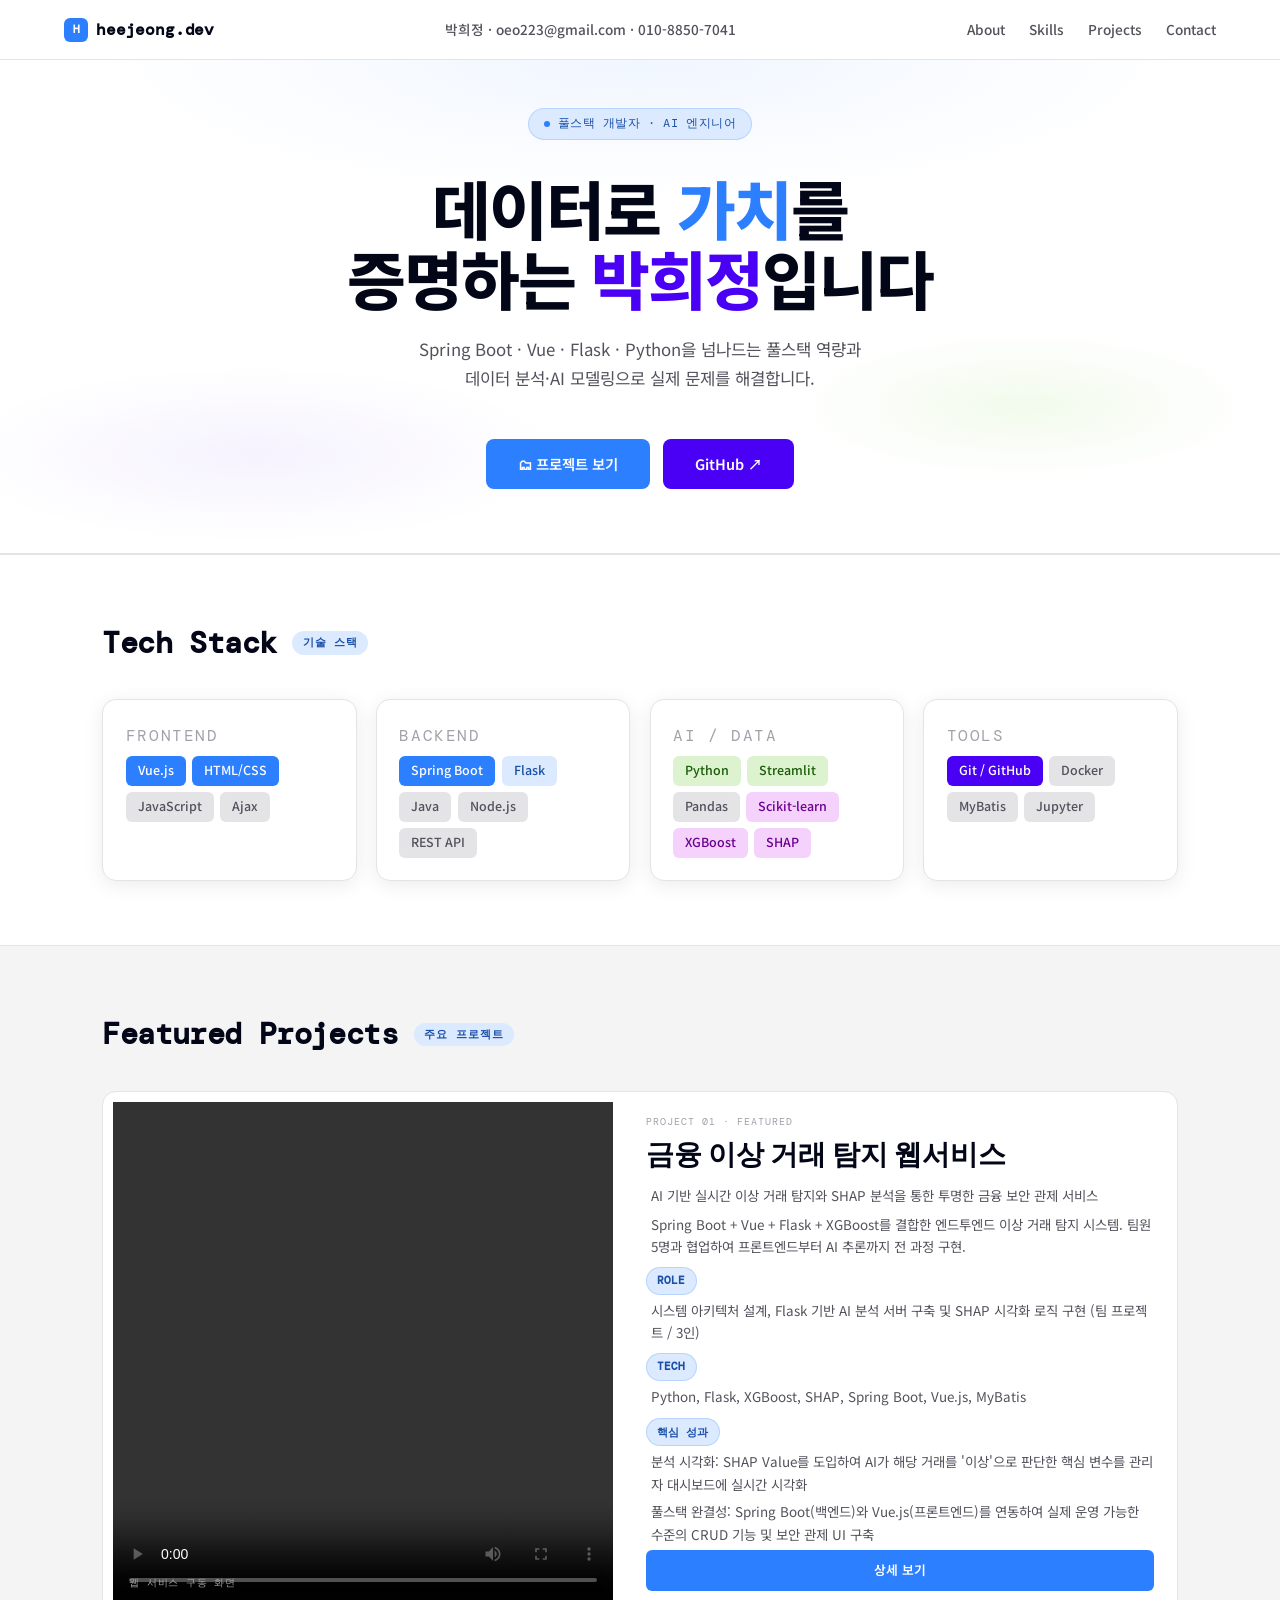
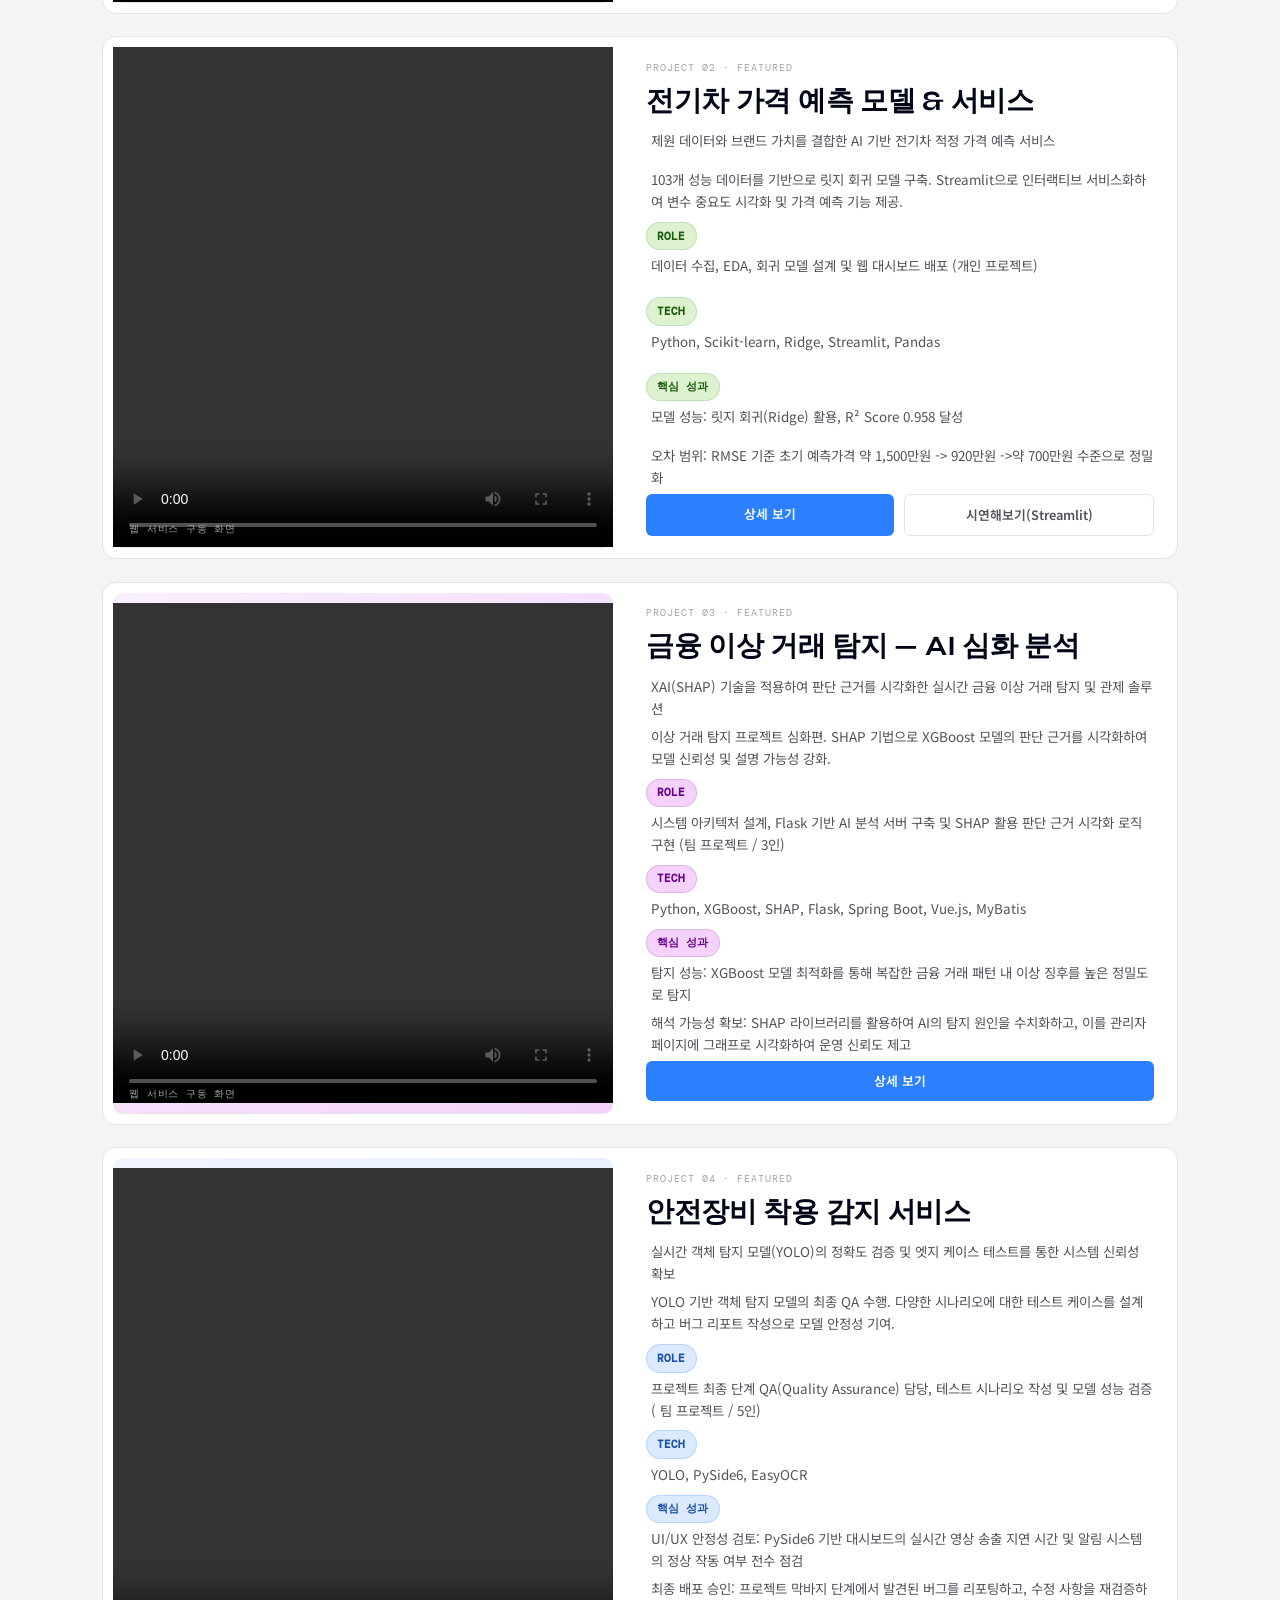
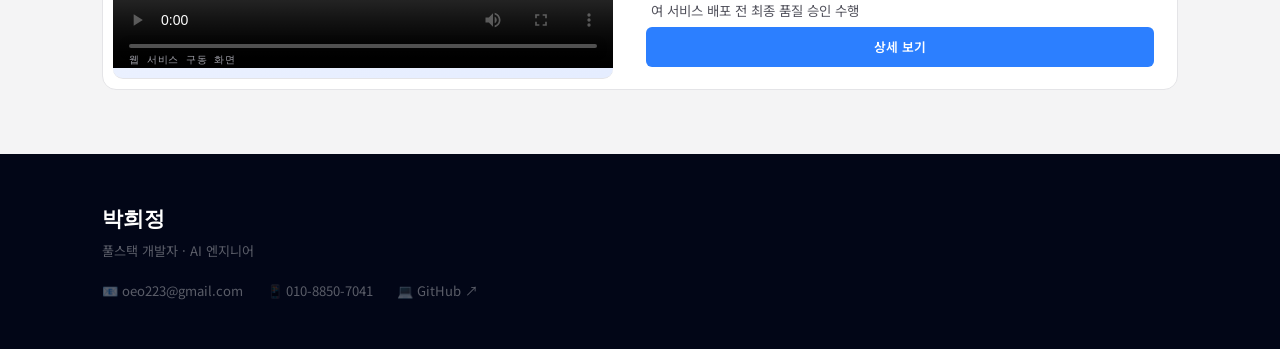
==== index.html @ f2e3fb42 "Rename portfolio.html to index.html" ====
<!DOCTYPE html>
<html lang="ko">
<head>
    <meta charset="UTF-8"/>
    <meta name="viewport" content="width=device-width, initial-scale=1.0"/>
    <title>박희정 | 풀스택 개발자</title>
    <link href="https://fonts.googleapis.com/css2?family=Noto+Sans+KR:wght@300;400;500;700&family=DM+Mono:wght@400;500&family=Syne:wght@600;700;800&display=swap" rel="stylesheet"/>
    <link href="style.css" rel="stylesheet"/>
    <style>

    </style>
</head>
<body>

<nav>
    <div class="nav-logo">
        <div class="nav-logo-badge">H</div>
        heejeong.dev
    </div>
    <div class="nav-info">박희정 · oeo223@gmail.com · 010-8850-7041</div>
    <div class="nav-links">
        <a href="#about">About</a>
        <a href="#tech">Skills</a>
        <a href="#projects">Projects</a>
        <a href="#contact">Contact</a>
    </div>
    <!--<a href="#" class="nav-cta">이력서 다운로드</a>-->
</nav>

<!-- HERO -->
<section class="hero" id="about">
    <div class="hero-inner">
        <div class="hero-badge">풀스택 개발자 · AI 엔지니어</div>
        <h1>데이터로 <span class="blue">가치</span>를<br>증명하는 <span class="purple">박희정</span>입니다</h1>
        <p class="hero-sub">Spring Boot · Vue · Flask · Python을 넘나드는 풀스택 역량과 <br>데이터 분석·AI 모델링으로 실제 문제를 해결합니다.</p>
        <div class="hero-cta">
            <a href="#projects" class="btn-brand">🗂 프로젝트 보기</a>
            <a href="https://github.com/hee-03" target="_blank" class="btn-purple">GitHub ↗</a>
            <!--<a href="#" class="btn-brand">이력서 다운로드</a>-->
        </div>
    </div>
</section>

<!-- TECH -->
<section class="tech-section" id="tech">
    <div class="section-header">
        <h2 class="section-title">Tech Stack</h2>
        <span class="section-label-tag">기술 스택</span>
    </div>
    <div class="tech-groups">
        <div class="tech-group">
            <div class="tech-group-title">Frontend</div>
            <div class="tech-chips">
                <span class="tech-chip chip-brand">Vue.js</span>
                <span class="tech-chip chip-brand">HTML/CSS</span>
                <span class="tech-chip chip-default">JavaScript</span>
                <span class="tech-chip chip-default">Ajax</span>
            </div>
        </div>
        <div class="tech-group">
            <div class="tech-group-title">Backend</div>
            <div class="tech-chips">
                <span class="tech-chip chip-brand">Spring Boot</span>
                <span class="tech-chip chip-blue">Flask</span>
                <span class="tech-chip chip-default">Java</span>
                <span class="tech-chip chip-default">Node.js</span>
                <span class="tech-chip chip-default">REST API</span>
            </div>
        </div>
        <div class="tech-group">
            <div class="tech-group-title">AI / Data</div>
            <div class="tech-chips">
                <span class="tech-chip chip-green">Python</span>
                <span class="tech-chip chip-green">Streamlit</span>
                <span class="tech-chip chip-default">Pandas</span>
                <span class="tech-chip chip-pink">Scikit-learn</span>
                <span class="tech-chip chip-pink">XGBoost</span>
                <span class="tech-chip chip-pink">SHAP</span>
            </div>
        </div>
        <div class="tech-group">
            <div class="tech-group-title">Tools</div>
            <div class="tech-chips">
                <span class="tech-chip chip-purple">Git / GitHub</span>
                <span class="tech-chip chip-default">Docker</span>
                <span class="tech-chip chip-default">MyBatis</span>
                <span class="tech-chip chip-default">Jupyter</span>
            </div>
        </div>
    </div>
</section>

<!-- PROJECTS -->
<section id="projects">
    <div class="section-header">
        <h2 class="section-title">Featured Projects</h2>
        <span class="section-label-tag">주요 프로젝트</span>
    </div>
    <div class="projects-grid">

        <div class="project-card">
            <div class="card-thumb" style="background:linear-gradient(135deg,#EFF4FF 0%,#E0EBFF 100%)">
                <video width="500" height="500" controls>
                    <source src="fraud_detection_video.mp4" type="video/mp4">
                    브라우저가 video 태그를 지원하지 않습니다.
                </video>
                <span class="card-thumb-label">웹 서비스 구동 화면</span>
            </div>
            <div class="card-body">
                <div class="card-priority">PROJECT 01 · FEATURED</div>
                <div class="card-title">금융 이상 거래 탐지 웹서비스</div>
                <p class="card-desc">AI 기반 실시간 이상 거래 탐지와 SHAP 분석을 통한 투명한 금융 보안 관제 서비스</p>
                <p class="card-desc">Spring Boot + Vue + Flask + XGBoost를 결합한 엔드투엔드 이상 거래 탐지 시스템. 팀원 5명과 협업하여 프론트엔드부터 AI 추론까지 전 과정 구현.</p>
                <div class="badge-blue">ROLE</div><p class="card-desc">시스템 아키텍처 설계, Flask 기반 AI 분석 서버 구축 및 SHAP 시각화 로직 구현 (팀 프로젝트 / 3인)</p>
                <div class="badge-blue">TECH</div><p class="card-desc">Python, Flask, XGBoost, SHAP, Spring Boot, Vue.js, MyBatis</p>
                <div class="badge-blue">핵심 성과</div>
                <p class="card-desc">분석 시각화: SHAP Value를 도입하여 AI가 해당 거래를 '이상'으로 판단한 핵심 변수를 관리자 대시보드에 실시간 시각화</p>
                <p class="card-desc">풀스택 완결성: Spring Boot(백엔드)와 Vue.js(프론트엔드)를 연동하여 실제 운영 가능한 수준의 CRUD 기능 및 보안 관제 UI 구축</p>
                <div class="card-actions"><a href="https://hee-03.github.io/Fraud-Detection-Web-Service/" class="btn-card btn-card-brand">상세 보기</a></div>
            </div>
        </div>

        <div class="project-card">
            <div class="card-thumb" style="background:linear-gradient(135deg,#EDFAE5 0%,#DDF3CF 100%)">
                <video width="500" height="500" controls>
                    <source src="ev_price_pred_video.mp4" type="video/mp4">
                    브라우저가 video 태그를 지원하지 않습니다.
                </video>
                <span class="card-thumb-label">웹 서비스 구동 화면</span>
            </div>
            <div class="card-body">
                <div class="card-priority">PROJECT 02 · FEATURED</div>
                <div class="card-title">전기차 가격 예측 모델 & 서비스</div>
                <p class="card-desc">제원 데이터와 브랜드 가치를 결합한 AI 기반 전기차 적정 가격 예측 서비스</p>
                <p class="card-desc">103개 성능 데이터를 기반으로 릿지 회귀 모델 구축. Streamlit으로 인터랙티브 서비스화하여 변수 중요도 시각화 및 가격 예측 기능 제공.</p>
                <div class="badge-green">ROLE</div><p class="card-desc">데이터 수집, EDA, 회귀 모델 설계 및 웹 대시보드 배포 (개인 프로젝트)</p>
                <div class="badge-green">TECH</div><p class="card-desc">Python, Scikit-learn, Ridge, Streamlit, Pandas</p>
                <div class="badge-green">핵심 성과</div>
                <p class="card-desc">모델 성능: 릿지 회귀(Ridge) 활용, R² Score 0.958 달성</p>
                <p class="card-desc">오차 범위: RMSE 기준 초기 예측가격 약 1,500만원 -> 920만원 ->약 700만원 수준으로 정밀화</p>
                <div class="card-actions"><a href="https://github.com/hee-03/ml_project" class="btn-card btn-card-brand">상세 보기</a>
                    <a href="https://mlproject-ev-price-prediction.streamlit.app/" class="btn-card btn-card-ghost">시연해보기(Streamlit)</a>
                </div>
            </div>
        </div>

        <div class="project-card">
            <div class="card-thumb" style="background:linear-gradient(135deg,#F8EFFE 0%,#F4D2FB 100%)">
                <video width="500" height="500" controls>
                    <source src="fraud_detection_ai_video.mp4" type="video/mp4">
                    브라우저가 video 태그를 지원하지 않습니다.
                </video>
                <span class="card-thumb-label">웹 서비스 구동 화면</span>
            </div>
            <div class="card-body">
                <div class="card-priority">PROJECT 03 · FEATURED</div>
                <div class="card-title">금융 이상 거래 탐지 — AI 심화 분석</div>
                <p class="card-desc">XAI(SHAP) 기술을 적용하여 판단 근거를 시각화한 실시간 금융 이상 거래 탐지 및 관제 솔루션</p>
                <p class="card-desc">이상 거래 탐지 프로젝트 심화편. SHAP 기법으로 XGBoost 모델의 판단 근거를 시각화하여 모델 신뢰성 및 설명 가능성 강화.</p>
                <div class="badge-pink">ROLE</div><p class="card-desc">시스템 아키텍처 설계, Flask 기반 AI 분석 서버 구축 및 SHAP 활용 판단 근거 시각화 로직 구현 (팀 프로젝트 / 3인)</p>
                <div class="badge-pink">TECH</div><p class="card-desc">Python, XGBoost, SHAP, Flask, Spring Boot, Vue.js, MyBatis</p>
                <div class="badge-pink">핵심 성과</div>
                <p class="card-desc">탐지 성능: XGBoost 모델 최적화를 통해 복잡한 금융 거래 패턴 내 이상 징후를 높은 정밀도로 탐지</p>
                <p class="card-desc">해석 가능성 확보: SHAP 라이브러리를 활용하여 AI의 탐지 원인을 수치화하고, 이를 관리자 페이지에 그래프로 시각화하여 운영 신뢰도 제고</p>
                <div class="card-actions"><a href="https://hee-03.github.io/fraud_detection/" class="btn-card btn-card-brand">상세 보기</a></div>
            </div>
        </div>

        <div class="project-card">
            <div class="card-thumb" style="background:linear-gradient(135deg,#F0F4FF 0%,#E5EDFF 100%)">
                <video width="500" height="500" controls>
                    <source src="PPE_Video.mp4" type="video/mp4">
                    브라우저가 video 태그를 지원하지 않습니다.
                </video>
                <span class="card-thumb-label">웹 서비스 구동 화면</span>
            </div>
            <div class="card-body">
                <div class="card-priority">PROJECT 04 · FEATURED</div>
                <div class="card-title">안전장비 착용 감지 서비스</div>
                <p class="card-desc">실시간 객체 탐지 모델(YOLO)의 정확도 검증 및 엣지 케이스 테스트를 통한 시스템 신뢰성 확보</p>
                <p class="card-desc">YOLO 기반 객체 탐지 모델의 최종 QA 수행. 다양한 시나리오에 대한 테스트 케이스를 설계하고 버그 리포트 작성으로 모델 안정성 기여.</p>
                <div class="badge-blue">ROLE</div><p class="card-desc">프로젝트 최종 단계 QA(Quality Assurance) 담당, 테스트 시나리오 작성 및 모델 성능 검증 ( 팀 프로젝트 / 5인)</p>
                <div class="badge-blue">TECH</div><p class="card-desc">YOLO, PySide6, EasyOCR</p>
                <div class="badge-blue">핵심 성과</div>
                <p class="card-desc">UI/UX 안정성 검토: PySide6 기반 대시보드의 실시간 영상 송출 지연 시간 및 알림 시스템의 정상 작동 여부 전수 점검</p>
                <p class="card-desc">최종 배포 승인: 프로젝트 막바지 단계에서 발견된 버그를 리포팅하고, 수정 사항을 재검증하여 서비스 배포 전 최종 품질 승인 수행</p>
                <div class="card-actions"><a href="https://hee-03.github.io/ppe-guard-portfolio/" class="btn-card btn-card-brand">상세 보기</a></div>
            </div>
        </div>

    </div>
</section>

<!-- OTHER
<section class="other-section">
    <div class="section-header">
        <h2 class="section-title">Other Experiences</h2>
        <span class="section-label-tag">기타 경험</span>
    </div>
    <div class="other-list">
        <div class="other-item">
            <div class="other-icon">🦺</div>
            <div>
                <div class="other-title">PPEGuard — 안전장비 착용 감지 QA</div>
                <div class="other-desc">YOLO 기반 객체 탐지 모델의 최종 QA 수행. 다양한 시나리오에 대한 테스트 케이스를 설계하고 버그 리포트 작성으로 모델 안정성 기여.</div>
                <div class="other-chips"><span class="card-tag">#YOLO</span><span class="card-tag">#QA</span><span class="card-tag">#TestCase</span></div>
            </div>
        </div>
    </div>
</section> -->

<!-- FOOTER -->
<footer id="contact">
    <div>
        <div class="footer-name">박희정</div>
        <div class="footer-role">풀스택 개발자 · AI 엔지니어</div>
        <div class="footer-contacts">
            <span class="footer-contact">📧 <a href="oeo223@gmail.com">oeo223@gmail.com</a></span>
            <span class="footer-contact">📱 010-8850-7041</span>
            <span class="footer-contact">💻 <a href="https://github.com/hee-03" target="_blank">GitHub ↗</a></span>
        </div>
    </div>
    <!--
    <div class="footer-right">
        <div class="footer-highlights">
            <span class="fh fh-blue">Brand</span>
            <span class="fh fh-green">Green</span>
            <span class="fh fh-pink">Pink</span>
        </div>
        <div style="font-family:'DM Mono',monospace;font-size:0.65rem;color:rgba(255,255,255,0.18);letter-spacing:0.1em;">PORTFOLIO 2025</div>
        <div class="footer-copy">Brand System Design · Made with ✦</div>
    </div> -->
</footer>

</body>
</html>
---- style.css ----
:root {
    /* From image 2 brand system */
    --fg-primary:   #020617;
    --fg-secondary: #52525C;
    --bg-base:      #F4F4F5;
    --bg-elevated:  #FFFFFF;
    --border-strong:#E4E4E7;
    --border-subtle:#F4F4F5;
    --brand-strong: #F4F4F5;   /* white text on brand */
    --brand:        #2C7FFF;
    --brand-subtle: #DBEAFE;
    --hi-pink:      #F4D2FB;
    --hi-green:     #DDF3CF;
    --hi-purple:    #4900F4;

    /* Usage aliases */
    --bg:           #F4F4F5;
    --surface:      #FFFFFF;
    --surface-2:    #F0F0F4;
    --border:       #E4E4E7;
    --text-primary: #020617;
    --text-secondary:#52525C;
    --text-muted:   #A1A1AA;
    --accent:       #2C7FFF;
    --accent-hover: #1a6fef;
    --tag-green-bg: #DDF3CF;
    --tag-green-txt:#1a5c0a;
    --tag-pink-bg:  #F4D2FB;
    --tag-pink-txt: #6B0090;
    --tag-blue-bg:  #DBEAFE;
    --tag-blue-txt: #1a4fa8;
    --purple:       #4900F4;
    --shadow-sm:    0 1px 4px rgba(2,6,23,0.06);
    --shadow-md:    0 4px 20px rgba(2,6,23,0.08);
    --shadow-lg:    0 16px 48px rgba(2,6,23,0.10);
    --radius:       14px;
    --radius-sm:    8px;
    --radius-xs:    6px;
}
*, *::before, *::after { box-sizing:border-box; margin:0; padding:0; }
html { scroll-behavior:smooth; }
body { font-family:'Noto Sans KR',sans-serif; background:var(--bg); color:var(--text-primary); line-height:1.6; overflow-x:hidden; }
a { text-decoration:none; color:inherit; }
::-webkit-scrollbar { width:5px; }
::-webkit-scrollbar-track { background:var(--bg); }
::-webkit-scrollbar-thumb { background:var(--border); border-radius:3px; }

/* NAV — clean product-style */
nav {
    position:sticky; top:0; z-index:100;
    background:rgba(255,255,255,0.95); backdrop-filter:blur(12px);
    border-bottom:1px solid var(--border);
    padding:0 clamp(1.5rem,5vw,4rem); height:60px;
    display:flex; align-items:center; justify-content:space-between;
    animation:slideDown 0.5s ease;
}
@keyframes slideDown { from{opacity:0;transform:translateY(-16px);}to{opacity:1;transform:translateY(0);} }
.nav-logo {
    display:flex; align-items:center; gap:0.5rem;
    font-family:'DM Mono', monospace; font-weight:700; font-size:1rem;
    color:var(--text-primary); letter-spacing:-0.01em;
}
.nav-logo-badge {
    width:24px; height:24px;
    background:var(--accent); border-radius:6px;
    display:flex; align-items:center; justify-content:center;
    color:#fff; font-size:0.7rem; font-weight:800;
}
.nav-info { font-size:0.85rem; font-weight:500; color:var(--text-secondary); transition:color 0.15s; }
.nav-links { display:flex; gap:1.5rem; }
.nav-links a { font-size:0.85rem; font-weight:500; color:var(--text-secondary); transition:color 0.15s; }
.nav-links a:hover { color:var(--text-primary); }
.nav-cta {
    background:var(--accent); color:#fff;
    padding:0.45rem 1.1rem; border-radius:var(--radius-xs);
    font-size:0.82rem; font-weight:600;
    transition:background 0.15s;
}
.nav-cta:hover { background:var(--accent-hover); color:#fff; }

/* HERO — product landing style */
.hero {
    padding:clamp(2rem,11vw,3rem) clamp(1.5rem,8vw,8rem) clamp(2rem,9vw,4rem);
    text-align:center;
    position:relative; overflow:hidden;
    background:var(--surface);
    border-bottom:1px solid var(--border);
}
.hero::before {
    content:''; position:absolute; inset:0;
    background:
            radial-gradient(ellipse 60% 40% at 50% 0%, rgba(44,127,255,0.07) 0%, transparent 70%),
            radial-gradient(ellipse 40% 30% at 20% 80%, rgba(73,0,244,0.05) 0%, transparent 60%),
            radial-gradient(ellipse 30% 25% at 80% 70%, rgba(221,243,207,0.4) 0%, transparent 60%);
    pointer-events:none;
}
.hero-inner { position:relative; z-index:1; max-width:760px; margin:0 auto; }
.hero-badge {
    display:inline-flex; align-items:center; gap:0.5rem;
    background:var(--tag-blue-bg); color:var(--tag-blue-txt);
    border:1px solid rgba(44,127,255,0.2);
    font-family:'DM Mono',monospace; font-size:0.72rem; letter-spacing:0.05em;
    padding:0.35rem 0.9rem; border-radius:100px; margin-bottom:2rem;
    animation:fadeUp 0.7s ease 0.1s both;
}
.hero-badge::before { content:''; width:6px; height:6px; background:var(--accent); border-radius:50%; }
.hero h1 {
    font-family:'Noto Sans KR',sans-serif;
    font-size:clamp(2.4rem,5vw,4rem); font-weight:800; line-height:1.1;
    letter-spacing:-0.03em; color:var(--text-primary);
    margin-bottom:1.4rem;
    animation:fadeUp 0.7s ease 0.2s both;
}
.hero h1 .blue { color:var(--accent); }
.hero h1 .purple { color:var(--purple); }
.hero-sub {
    font-size:1.05rem; color:var(--text-secondary); max-width:540px; margin:0 auto 2.8rem;
    line-height:1.75; animation:fadeUp 0.7s ease 0.3s both;
}
.hero-cta { display:flex; gap:0.8rem; justify-content:center; flex-wrap:wrap; animation:fadeUp 0.7s ease 0.4s both; }
.btn-brand { background:var(--accent); color:#fff; padding:0.85rem 2rem; border-radius:var(--radius-sm); font-size:0.9rem; font-weight:600; transition:all 0.2s; display:flex; align-items:center; gap:0.5rem; }
.btn-brand:hover { background:var(--accent-hover); transform:translateY(-1px); box-shadow:0 6px 20px rgba(44,127,255,0.3); }
.btn-purple { background:var(--purple); color:#fff; padding:0.85rem 2rem; border-radius:var(--radius-sm); font-size:0.9rem; font-weight:600; transition:all 0.2s; }
.btn-purple:hover { opacity:0.9; transform:translateY(-1px); }
.btn-outline { background:transparent; color:var(--text-secondary); padding:0.85rem 1.8rem; border-radius:var(--radius-sm); font-size:0.9rem; font-weight:500; border:1.5px solid var(--border); transition:all 0.2s; }
.btn-outline:hover { border-color:var(--accent); color:var(--accent); }

/* SECTIONS */
section { padding:clamp(3rem,7vw,4rem) clamp(1.5rem,8vw,8rem); }
.section-header { display:flex; align-items:center; gap:1rem; margin-bottom:2rem; }
.section-label-tag {
    background:var(--tag-blue-bg); color:var(--tag-blue-txt);
    font-family:'DM Mono',monospace; font-size:0.68rem; letter-spacing:0.08em; font-weight: 600;
    padding:0.2rem 0.65rem; border-radius:100px;
}
.section-title { font-family:'DM Mono', monospace; font-size:clamp(1.4rem,2.5vw,1.9rem); font-weight:800; color:var(--text-primary); letter-spacing:-0.02em; }

/* TECH */
.tech-section { background:var(--surface); border-top:1px solid var(--border); border-bottom:1px solid var(--border); }
.tech-groups { display:grid; grid-template-columns:repeat(auto-fit,minmax(220px,1fr)); gap:1.2rem; }
.tech-group { background:var(--surface); border:1px solid var(--border); border-radius:var(--radius); padding:1.4rem; transition:box-shadow 0.2s; box-shadow:var(--shadow-md); }
.tech-group-title { font-family:'DM Mono',monospace; font-size:1rem; color:var(--text-muted); letter-spacing:0.1em; text-transform:uppercase; margin-bottom:0.5rem; }
.tech-chips { display:flex; flex-wrap:wrap; gap:0.4rem; }
.tech-chip { font-size:0.78rem; font-weight:500; padding:0.3rem 0.75rem; border-radius:var(--radius-xs); }
.chip-brand { background:var(--accent); color:#fff; }
.chip-purple { background:var(--purple); color:#fff; }
.chip-green { background:var(--tag-green-bg); color:var(--tag-green-txt); }
.chip-pink { background:var(--tag-pink-bg); color:var(--tag-pink-txt); }
.chip-blue { background:var(--tag-blue-bg); color:var(--tag-blue-txt); }
.chip-default { background:var(--border); color:var(--text-secondary); }

/* PROJECTS */
.projects-grid { display:grid; gap:1.4rem; }
.project-card {
    background:var(--surface); border:1px solid var(--border);
    border-radius:var(--radius); overflow:hidden;
    transition:transform 0.22s,box-shadow 0.22s,border-color 0.22s;
    display:flex;
}
.project-card:hover { transform:translateY(-4px); box-shadow:var(--shadow-lg); border-color:rgba(44,127,255,0.3); }
.card-thumb { width: 500px; margin: 10px; border-radius: 10px; display:flex; align-items:center; justify-content:center; font-size:2.8rem; border-bottom:1px solid var(--border); position:relative; }
.card-thumb-label { position:absolute; bottom:0.7rem; left:1rem; font-family:'DM Mono',monospace; font-size:0.6rem; color:var(--text-muted); letter-spacing:0.08em; }
.card-body { padding:1.4rem; flex:1; display:flex; flex-direction:column; }
.card-priority { font-family:'DM Mono',monospace; font-size:0.62rem; color:var(--text-muted); letter-spacing:0.1em; margin-bottom:0.45rem; }
.card-title { font-family:'Syne',sans-serif; font-size:1.75rem; font-weight:700; color:var(--text-primary); margin-bottom:0.55rem; line-height:1.35; letter-spacing:-0.01em; }
.card-desc { font-size:0.84rem; color:var(--text-secondary); margin:0 0 0.35rem 0.35rem; flex:1; line-height:1.65; }
.badge-blue { width: fit-content; gap:0.3rem; background:var(--tag-blue-bg); color:var(--tag-blue-txt); font-family:'DM Mono',monospace; font-size:0.68rem; font-weight:600; padding:0.28rem 0.65rem; border-radius:100px; border:1px solid rgba(44,127,255,0.2); margin-top: 0.25rem; margin-bottom:0.25rem; }
.badge-green { width: fit-content; gap:0.3rem; background:var(--tag-green-bg); color:var(--tag-green-txt); font-family:'DM Mono',monospace; font-size:0.68rem; font-weight:600; padding:0.28rem 0.65rem; border-radius:100px; border:1px solid rgba(29,122,8,0.15); margin-top: 0.25rem; margin-bottom:0.25rem; }
.badge-pink { width: fit-content; gap:0.3rem; background:var(--tag-pink-bg); color:var(--tag-pink-txt); font-family:'DM Mono',monospace; font-size:0.68rem; font-weight:600; padding:0.28rem 0.65rem; border-radius:100px; border:1px solid rgba(107,0,144,0.15); margin-top: 0.25rem; margin-bottom:0.25rem; }
.card-tags { display:flex; flex-wrap:wrap; gap:0.35rem; margin-bottom:1.2rem; }
.card-tag { font-size:0.7rem; color:var(--text-muted); background:var(--bg); padding:0.18rem 0.6rem; border-radius:var(--radius-xs); border:1px solid var(--border); }
.card-actions { display:flex; gap:0.6rem; }
.btn-card { flex:1; text-align:center; padding:0.62rem 0.9rem; border-radius:var(--radius-xs); font-size:0.8rem; font-weight:600; transition:all 0.15s; }
.btn-card-brand { background:var(--accent); color:#fff; }
.btn-card-brand:hover { background:var(--accent-hover); }
.btn-card-purple { background:var(--purple); color:#fff; }
.btn-card-purple:hover { opacity:0.9; }
.btn-card-ghost { border:1.5px solid var(--border); color:var(--text-secondary); }
.btn-card-ghost:hover { border-color:var(--accent); color:var(--accent); }

/* OTHER */
.other-section { background:var(--surface); border-top:1px solid var(--border); }
.other-list { display:flex; flex-direction:column; gap:0.9rem; }
.other-item { display:flex; align-items:flex-start; gap:1.1rem; padding:1.2rem 1.4rem; border:1px solid var(--border); border-radius:var(--radius-sm); background:var(--bg); transition:border-color 0.2s,box-shadow 0.2s; }
.other-item:hover { border-color:rgba(44,127,255,0.3); box-shadow:var(--shadow-sm); }
.other-icon { width:38px; height:38px; min-width:38px; background:var(--tag-green-bg); border-radius:var(--radius-xs); display:flex; align-items:center; justify-content:center; font-size:1.1rem; }
.other-title { font-weight:700; font-size:0.88rem; margin-bottom:0.2rem; color:var(--text-primary); }
.other-desc { font-size:0.8rem; color:var(--text-secondary); }
.other-chips { display:flex; flex-wrap:wrap; gap:0.35rem; margin-top:0.45rem; }

/* FOOTER */
footer {
    background:var(--fg-primary);
    padding:3rem clamp(1.5rem,8vw,8rem);
    display:grid; grid-template-columns:1fr auto; align-items:center; gap:2rem;
}
.footer-name { font-family:'DM Mono', monospace; font-size:1.3rem; font-weight:800; color:#fff; letter-spacing:-0.02em; margin-bottom:0.25rem; }
.footer-role { font-size:0.82rem; color:rgba(255,255,255,0.35); margin-bottom:1.2rem; }
footer a { color:rgba(255,255,255,0.35); transition:color 0.15s; }
footer a:hover { color:var(--accent); }
.footer-contacts { display:flex; gap:1.5rem; flex-wrap:wrap; }
.footer-contact { font-size:0.82rem; color:rgba(255,255,255,0.35); }
.footer-right { text-align:right; }
.footer-copy { font-size:0.75rem; color:rgba(255,255,255,0.2); margin-top:0.5rem; }
.footer-highlights { display:flex; gap:0.5rem; justify-content:flex-end; margin-bottom:0.8rem; }
.fh { display:inline-block; padding:0.25rem 0.65rem; border-radius:100px; font-size:0.68rem; font-weight:600; }
.fh-blue { background:var(--tag-blue-bg); color:var(--tag-blue-txt); }
.fh-green { background:var(--tag-green-bg); color:var(--tag-green-txt); }
.fh-pink { background:var(--tag-pink-bg); color:var(--tag-pink-txt); }

@keyframes fadeUp { from{opacity:0;transform:translateY(20px);}to{opacity:1;transform:translateY(0);} }
@media (max-width:768px) {
    .hero-cta { flex-direction:column; align-items:center; }
    .nav-links { display:none; }
    footer { grid-template-columns:1fr; text-align:center; }
    .footer-right { text-align:center; }
    .footer-contacts { justify-content:center; }
    .footer-highlights { justify-content:center; }
}
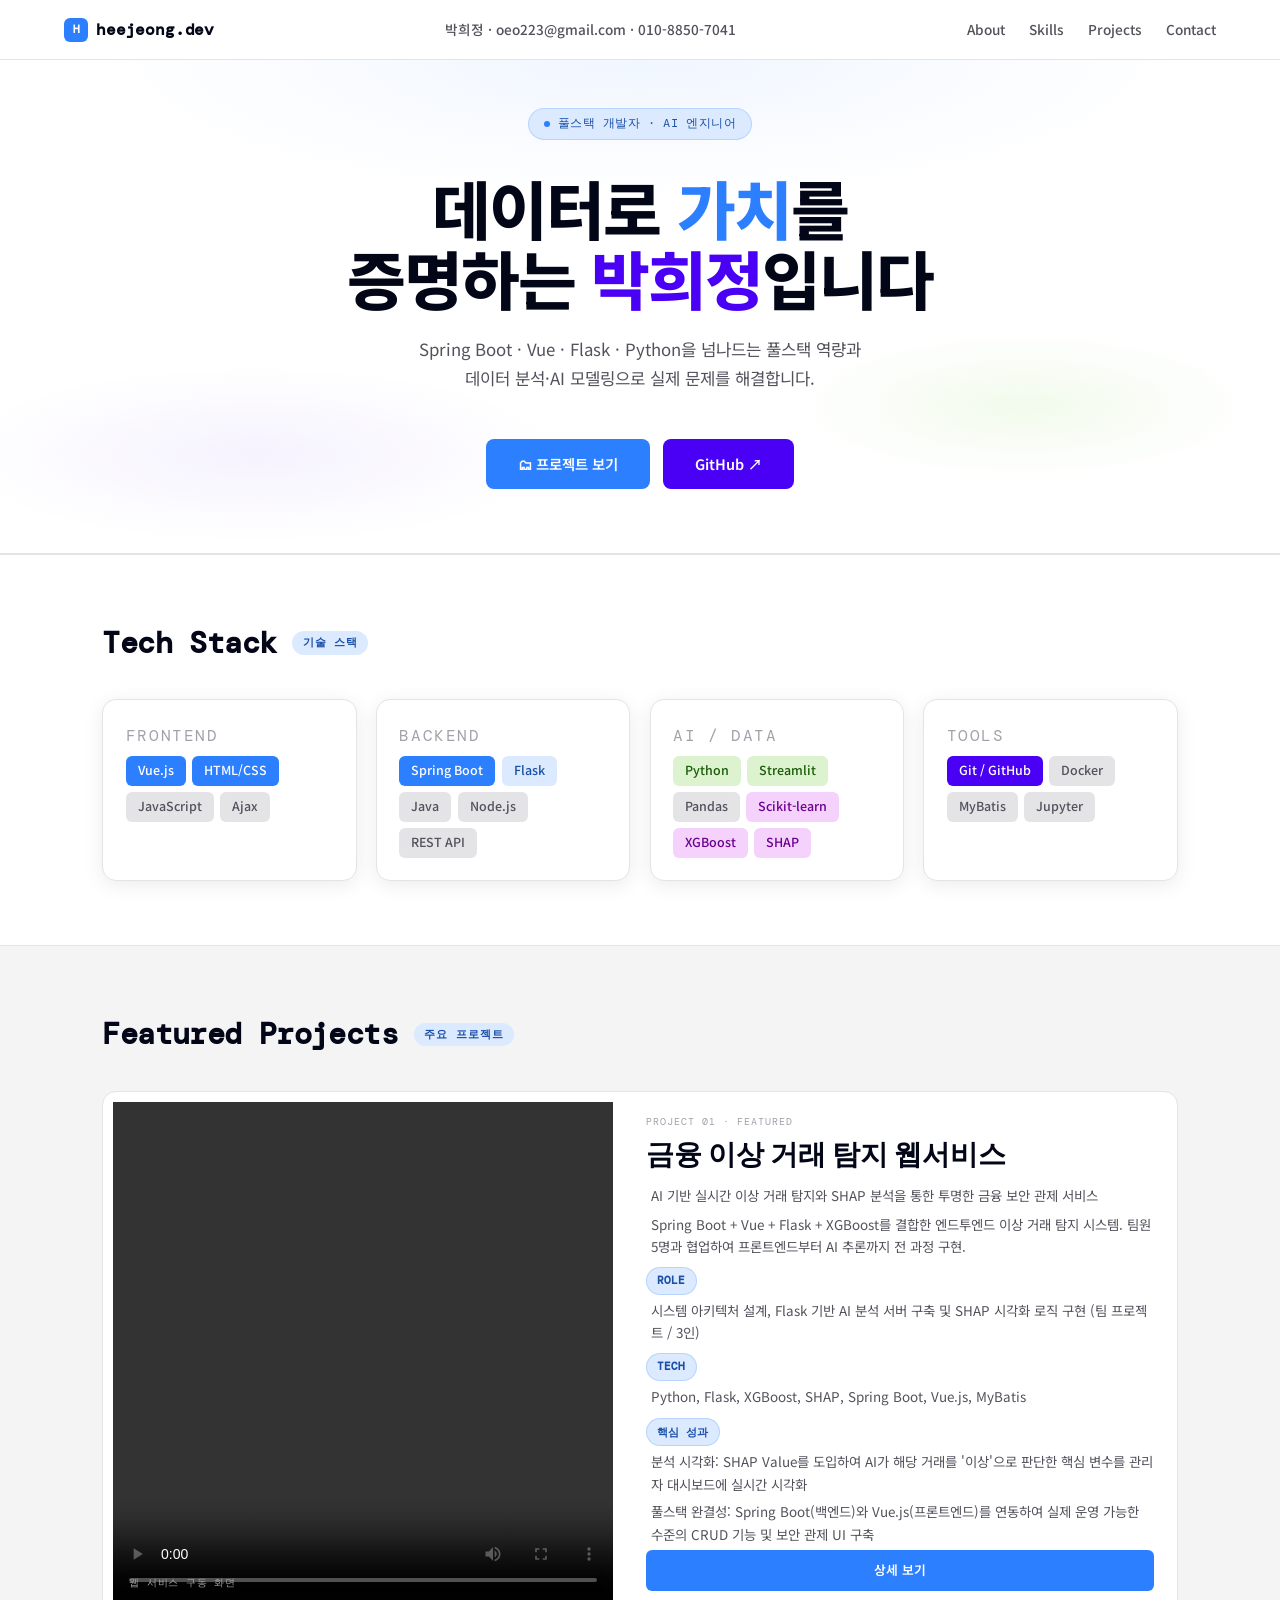
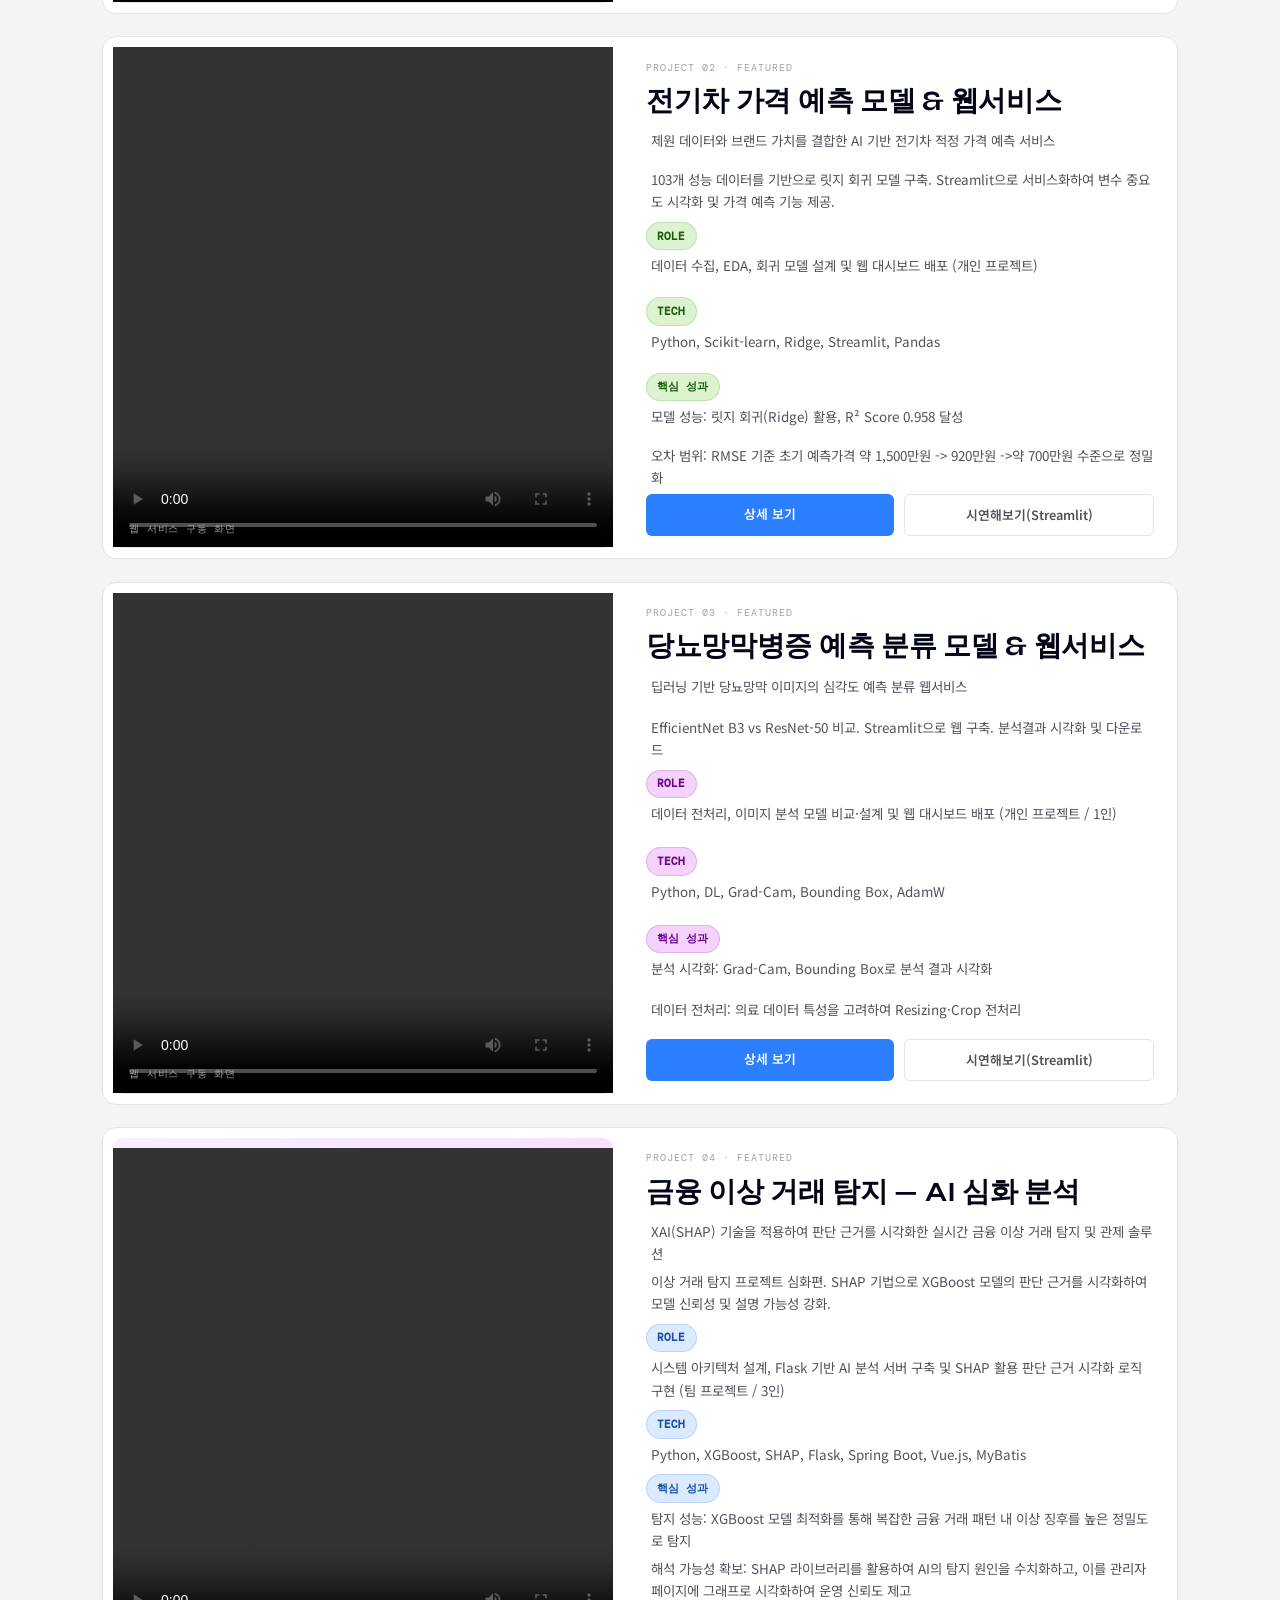
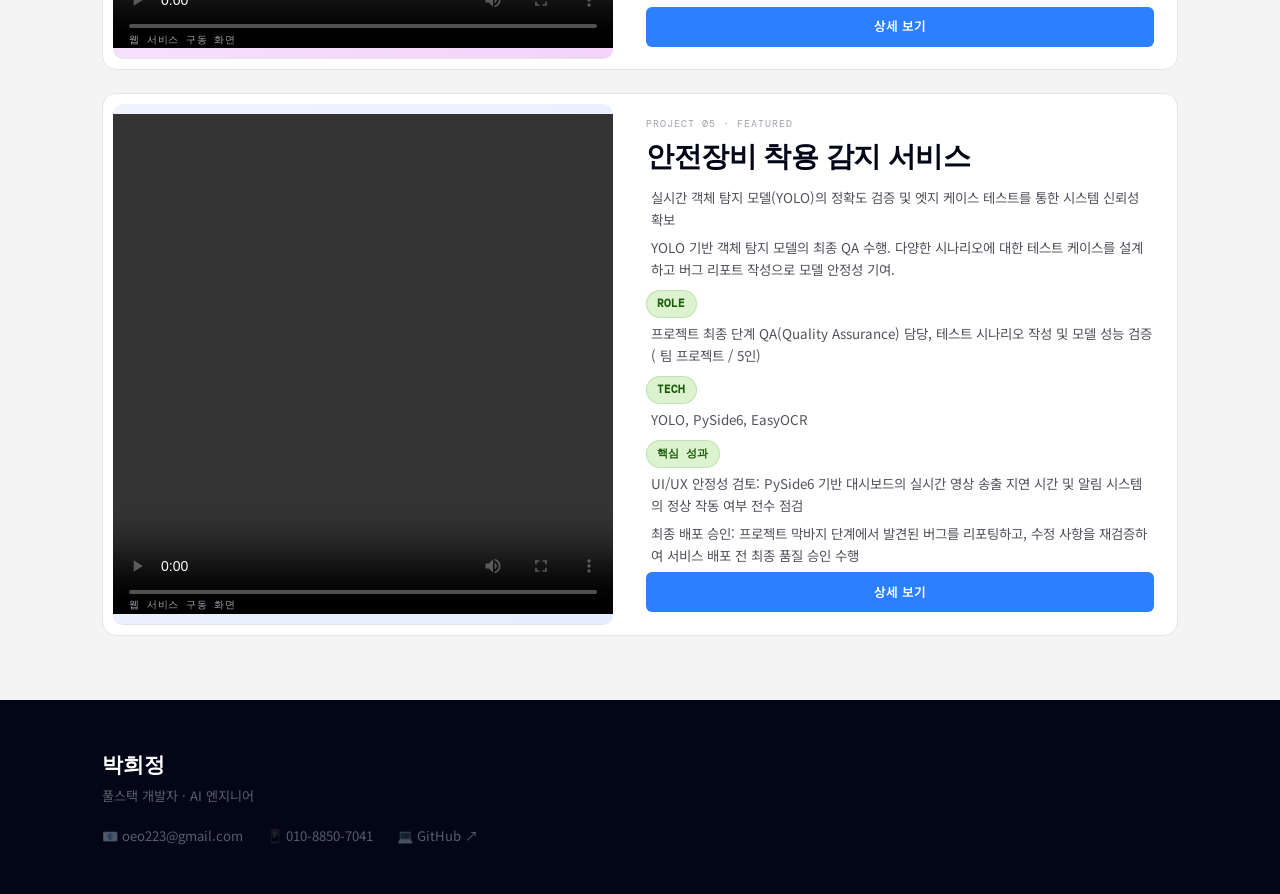
==== commit e7fec679: "feat: modified index.html" ====
--- a/index.html
+++ b/index.html
@@ -130,20 +130,43 @@
             </div>
             <div class="card-body">
                 <div class="card-priority">PROJECT 02 · FEATURED</div>
-                <div class="card-title">전기차 가격 예측 모델 & 서비스</div>
+                <div class="card-title">전기차 가격 예측 모델 & 웹서비스</div>
                 <p class="card-desc">제원 데이터와 브랜드 가치를 결합한 AI 기반 전기차 적정 가격 예측 서비스</p>
-                <p class="card-desc">103개 성능 데이터를 기반으로 릿지 회귀 모델 구축. Streamlit으로 인터랙티브 서비스화하여 변수 중요도 시각화 및 가격 예측 기능 제공.</p>
+                <p class="card-desc">103개 성능 데이터를 기반으로 릿지 회귀 모델 구축. Streamlit으로 서비스화하여 변수 중요도 시각화 및 가격 예측 기능 제공.</p>
                 <div class="badge-green">ROLE</div><p class="card-desc">데이터 수집, EDA, 회귀 모델 설계 및 웹 대시보드 배포 (개인 프로젝트)</p>
                 <div class="badge-green">TECH</div><p class="card-desc">Python, Scikit-learn, Ridge, Streamlit, Pandas</p>
                 <div class="badge-green">핵심 성과</div>
                 <p class="card-desc">모델 성능: 릿지 회귀(Ridge) 활용, R² Score 0.958 달성</p>
                 <p class="card-desc">오차 범위: RMSE 기준 초기 예측가격 약 1,500만원 -> 920만원 ->약 700만원 수준으로 정밀화</p>
-                <div class="card-actions"><a href="https://github.com/hee-03/ml_project" class="btn-card btn-card-brand">상세 보기</a>
+                <div class="card-actions"><a href="https://github.com/hee-03/ev_price_prediction" class="btn-card btn-card-brand">상세 보기</a>
                     <a href="https://mlproject-ev-price-prediction.streamlit.app/" class="btn-card btn-card-ghost">시연해보기(Streamlit)</a>
                 </div>
             </div>
         </div>
-
+        <div class="project-card">
+            <div class="card-thumb" style="background:linear-gradient(135deg,#EFF4FF 0%,#E0EBFF 100%)">
+                <video width="500" height="500" controls>
+                    <source src="#" type="video/mp4">
+                    브라우저가 video 태그를 지원하지 않습니다.
+                </video>
+                <span class="card-thumb-label">웹 서비스 구동 화면</span>
+            </div>
+            <div class="card-body">
+                <div class="card-priority">PROJECT 03 · FEATURED</div>
+                <div class="card-title">당뇨망막병증 예측 분류 모델 & 웹서비스</div>
+                <p class="card-desc">딥러닝 기반 당뇨망막 이미지의 심각도 예측 분류 웹서비스</p>
+                <p class="card-desc">EfficientNet B3 vs ResNet-50 비교. Streamlit으로 웹 구축. 분석결과 시각화 및 다운로드</p>
+                <div class="badge-pink">ROLE</div><p class="card-desc">데이터 전처리, 이미지 분석 모델 비교·설계 및 웹 대시보드 배포 (개인 프로젝트 / 1인)</p>
+                <div class="badge-pink">TECH</div><p class="card-desc">Python, DL, Grad-Cam, Bounding Box, AdamW</p>
+                <div class="badge-pink">핵심 성과</div>
+                <p class="card-desc">분석 시각화: Grad-Cam, Bounding Box로 분석 결과 시각화</p>
+                <p class="card-desc">데이터 전처리: 의료 데이터 특성을 고려하여 Resizing·Crop 전처리</p>
+                <div class="card-actions">
+                    <a href="https://hee-03.github.io/DL_Blindness_Detection" class="btn-card btn-card-brand">상세 보기</a>
+                    <a href="ttps://dl-project.streamlit.app/" class="btn-card btn-card-ghost">시연해보기(Streamlit)</a>
+                </div>
+            </div>
+        </div>
         <div class="project-card">
             <div class="card-thumb" style="background:linear-gradient(135deg,#F8EFFE 0%,#F4D2FB 100%)">
                 <video width="500" height="500" controls>
@@ -153,13 +176,13 @@
                 <span class="card-thumb-label">웹 서비스 구동 화면</span>
             </div>
             <div class="card-body">
-                <div class="card-priority">PROJECT 03 · FEATURED</div>
+                <div class="card-priority">PROJECT 04 · FEATURED</div>
                 <div class="card-title">금융 이상 거래 탐지 — AI 심화 분석</div>
                 <p class="card-desc">XAI(SHAP) 기술을 적용하여 판단 근거를 시각화한 실시간 금융 이상 거래 탐지 및 관제 솔루션</p>
                 <p class="card-desc">이상 거래 탐지 프로젝트 심화편. SHAP 기법으로 XGBoost 모델의 판단 근거를 시각화하여 모델 신뢰성 및 설명 가능성 강화.</p>
-                <div class="badge-pink">ROLE</div><p class="card-desc">시스템 아키텍처 설계, Flask 기반 AI 분석 서버 구축 및 SHAP 활용 판단 근거 시각화 로직 구현 (팀 프로젝트 / 3인)</p>
-                <div class="badge-pink">TECH</div><p class="card-desc">Python, XGBoost, SHAP, Flask, Spring Boot, Vue.js, MyBatis</p>
-                <div class="badge-pink">핵심 성과</div>
+                <div class="badge-blue">ROLE</div><p class="card-desc">시스템 아키텍처 설계, Flask 기반 AI 분석 서버 구축 및 SHAP 활용 판단 근거 시각화 로직 구현 (팀 프로젝트 / 3인)</p>
+                <div class="badge-blue">TECH</div><p class="card-desc">Python, XGBoost, SHAP, Flask, Spring Boot, Vue.js, MyBatis</p>
+                <div class="badge-blue">핵심 성과</div>
                 <p class="card-desc">탐지 성능: XGBoost 모델 최적화를 통해 복잡한 금융 거래 패턴 내 이상 징후를 높은 정밀도로 탐지</p>
                 <p class="card-desc">해석 가능성 확보: SHAP 라이브러리를 활용하여 AI의 탐지 원인을 수치화하고, 이를 관리자 페이지에 그래프로 시각화하여 운영 신뢰도 제고</p>
                 <div class="card-actions"><a href="https://hee-03.github.io/fraud_detection/" class="btn-card btn-card-brand">상세 보기</a></div>
@@ -175,13 +198,13 @@
                 <span class="card-thumb-label">웹 서비스 구동 화면</span>
             </div>
             <div class="card-body">
-                <div class="card-priority">PROJECT 04 · FEATURED</div>
+                <div class="card-priority">PROJECT 05 · FEATURED</div>
                 <div class="card-title">안전장비 착용 감지 서비스</div>
                 <p class="card-desc">실시간 객체 탐지 모델(YOLO)의 정확도 검증 및 엣지 케이스 테스트를 통한 시스템 신뢰성 확보</p>
                 <p class="card-desc">YOLO 기반 객체 탐지 모델의 최종 QA 수행. 다양한 시나리오에 대한 테스트 케이스를 설계하고 버그 리포트 작성으로 모델 안정성 기여.</p>
-                <div class="badge-blue">ROLE</div><p class="card-desc">프로젝트 최종 단계 QA(Quality Assurance) 담당, 테스트 시나리오 작성 및 모델 성능 검증 ( 팀 프로젝트 / 5인)</p>
-                <div class="badge-blue">TECH</div><p class="card-desc">YOLO, PySide6, EasyOCR</p>
-                <div class="badge-blue">핵심 성과</div>
+                <div class="badge-green">ROLE</div><p class="card-desc">프로젝트 최종 단계 QA(Quality Assurance) 담당, 테스트 시나리오 작성 및 모델 성능 검증 ( 팀 프로젝트 / 5인)</p>
+                <div class="badge-green">TECH</div><p class="card-desc">YOLO, PySide6, EasyOCR</p>
+                <div class="badge-green">핵심 성과</div>
                 <p class="card-desc">UI/UX 안정성 검토: PySide6 기반 대시보드의 실시간 영상 송출 지연 시간 및 알림 시스템의 정상 작동 여부 전수 점검</p>
                 <p class="card-desc">최종 배포 승인: 프로젝트 막바지 단계에서 발견된 버그를 리포팅하고, 수정 사항을 재검증하여 서비스 배포 전 최종 품질 승인 수행</p>
                 <div class="card-actions"><a href="https://hee-03.github.io/ppe-guard-portfolio/" class="btn-card btn-card-brand">상세 보기</a></div>
@@ -233,4 +256,4 @@
 </footer>
 
 </body>
-</html>
+</html>
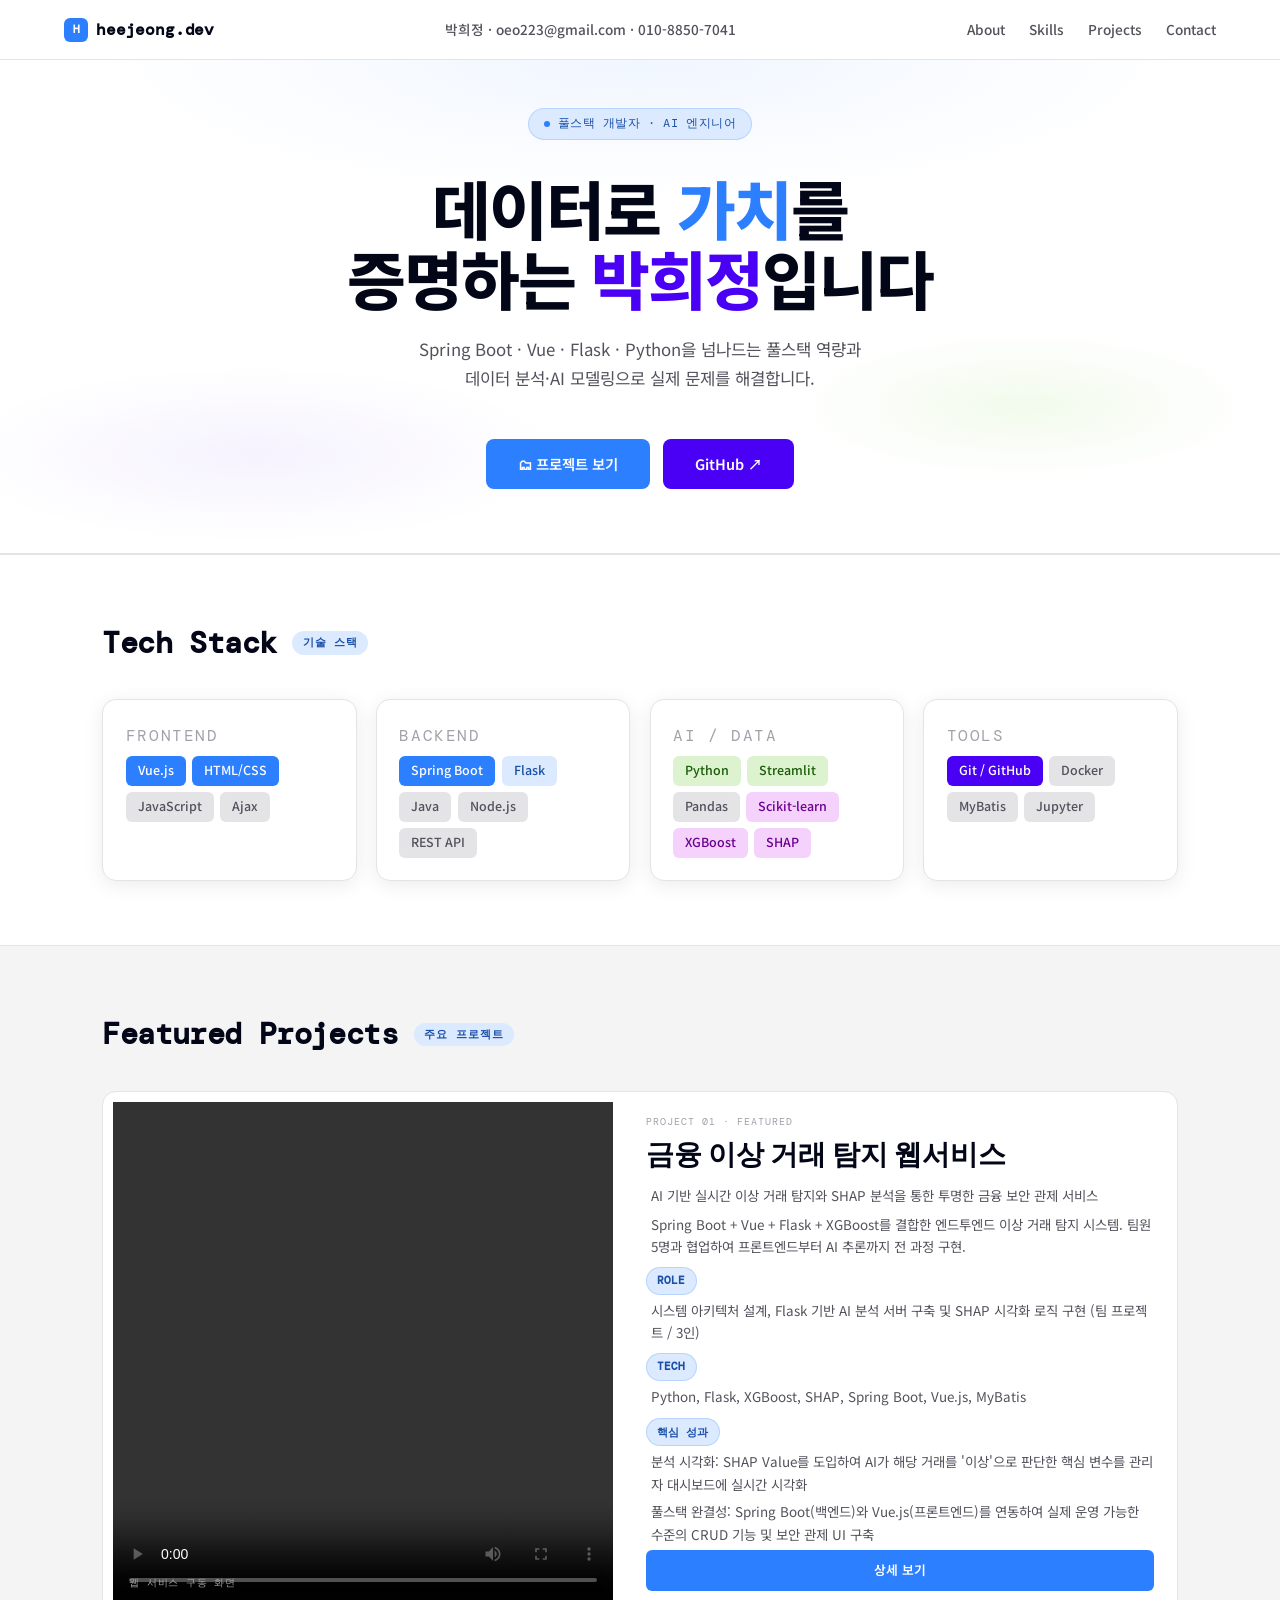
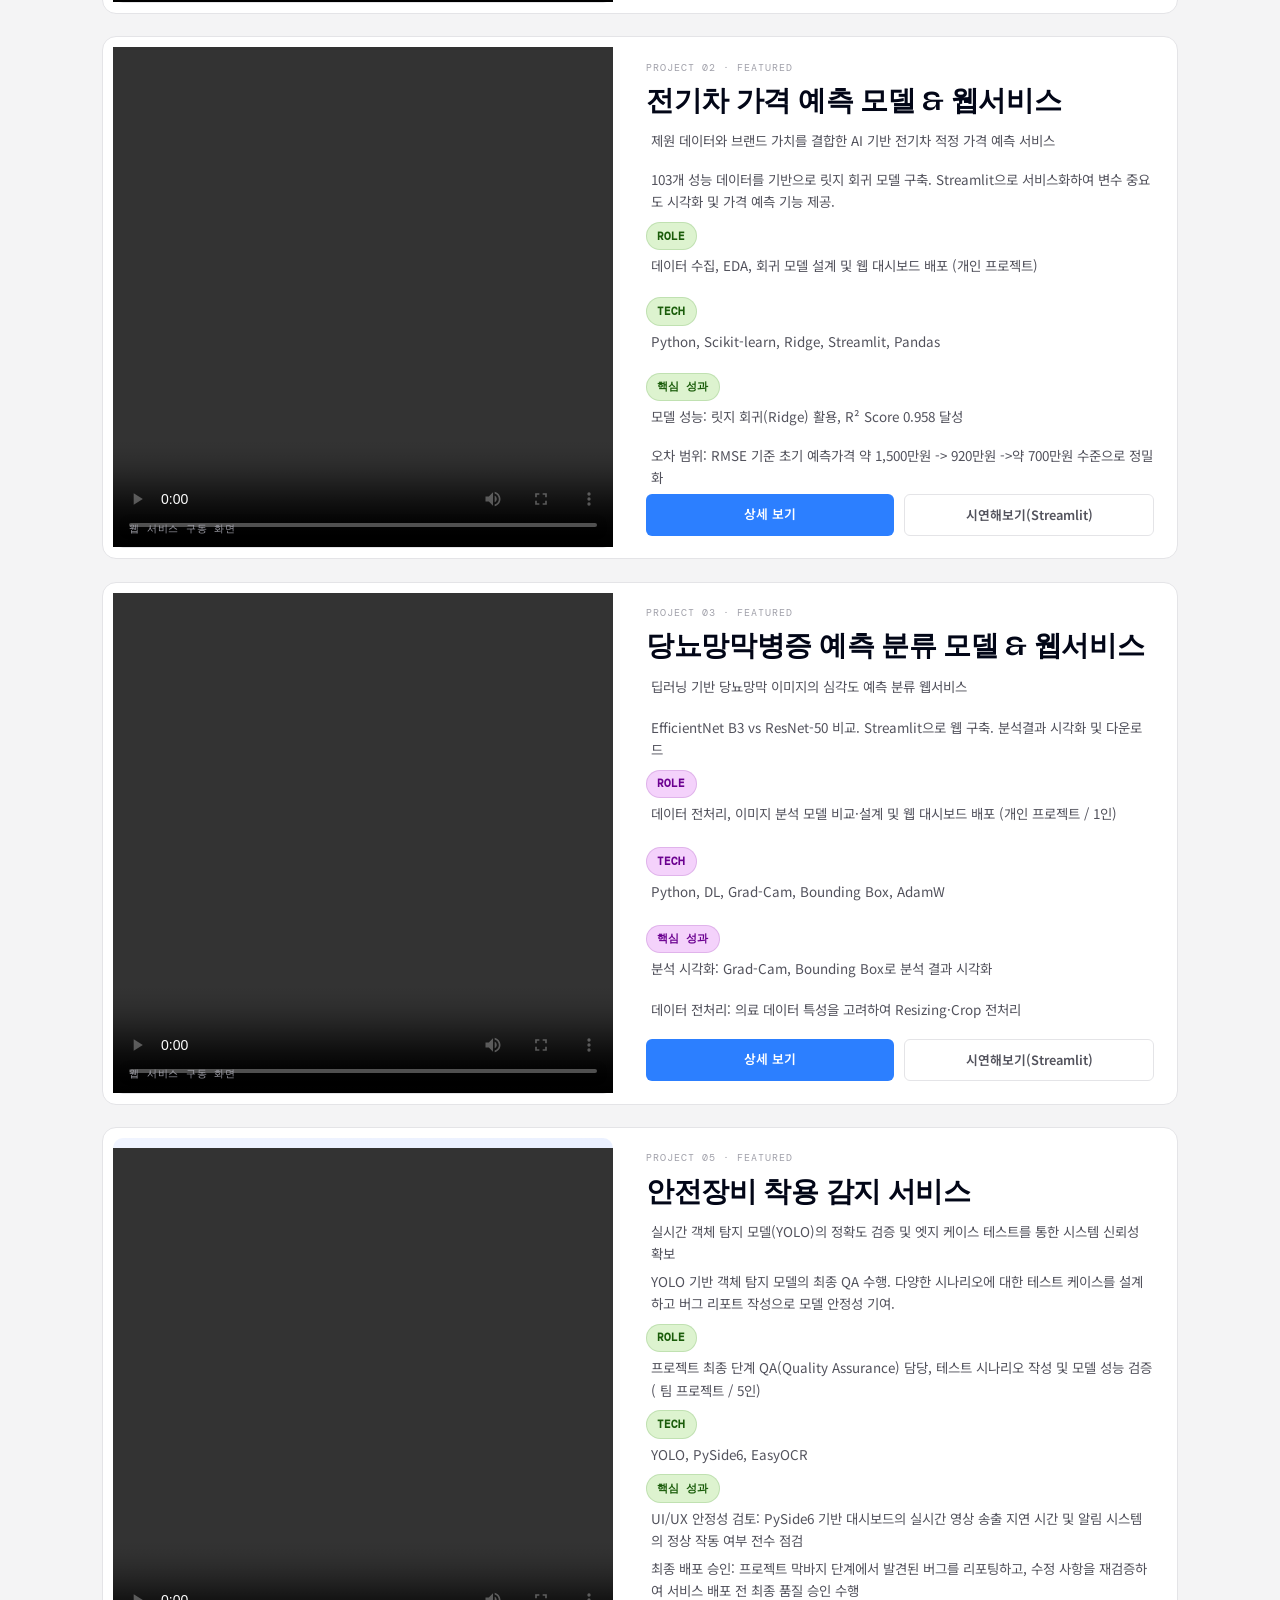
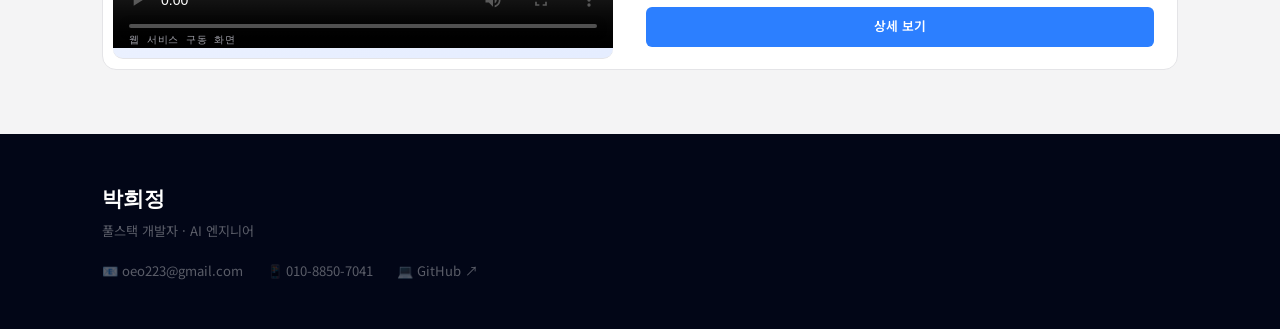
==== commit 187d94ac: "chore: remove temporary content from index.html" ====
--- a/index.html
+++ b/index.html
@@ -146,7 +146,7 @@
         <div class="project-card">
             <div class="card-thumb" style="background:linear-gradient(135deg,#EFF4FF 0%,#E0EBFF 100%)">
                 <video width="500" height="500" controls>
-                    <source src="#" type="video/mp4">
+                    <source src="blindness_detection.mp4" type="video/mp4">
                     브라우저가 video 태그를 지원하지 않습니다.
                 </video>
                 <span class="card-thumb-label">웹 서비스 구동 화면</span>
@@ -163,32 +163,10 @@
                 <p class="card-desc">데이터 전처리: 의료 데이터 특성을 고려하여 Resizing·Crop 전처리</p>
                 <div class="card-actions">
                     <a href="https://hee-03.github.io/DL_Blindness_Detection" class="btn-card btn-card-brand">상세 보기</a>
-                    <a href="ttps://dl-project.streamlit.app/" class="btn-card btn-card-ghost">시연해보기(Streamlit)</a>
+                    <a href="https://dl-project.streamlit.app/" class="btn-card btn-card-ghost">시연해보기(Streamlit)</a>
                 </div>
             </div>
         </div>
-        <div class="project-card">
-            <div class="card-thumb" style="background:linear-gradient(135deg,#F8EFFE 0%,#F4D2FB 100%)">
-                <video width="500" height="500" controls>
-                    <source src="fraud_detection_ai_video.mp4" type="video/mp4">
-                    브라우저가 video 태그를 지원하지 않습니다.
-                </video>
-                <span class="card-thumb-label">웹 서비스 구동 화면</span>
-            </div>
-            <div class="card-body">
-                <div class="card-priority">PROJECT 04 · FEATURED</div>
-                <div class="card-title">금융 이상 거래 탐지 — AI 심화 분석</div>
-                <p class="card-desc">XAI(SHAP) 기술을 적용하여 판단 근거를 시각화한 실시간 금융 이상 거래 탐지 및 관제 솔루션</p>
-                <p class="card-desc">이상 거래 탐지 프로젝트 심화편. SHAP 기법으로 XGBoost 모델의 판단 근거를 시각화하여 모델 신뢰성 및 설명 가능성 강화.</p>
-                <div class="badge-blue">ROLE</div><p class="card-desc">시스템 아키텍처 설계, Flask 기반 AI 분석 서버 구축 및 SHAP 활용 판단 근거 시각화 로직 구현 (팀 프로젝트 / 3인)</p>
-                <div class="badge-blue">TECH</div><p class="card-desc">Python, XGBoost, SHAP, Flask, Spring Boot, Vue.js, MyBatis</p>
-                <div class="badge-blue">핵심 성과</div>
-                <p class="card-desc">탐지 성능: XGBoost 모델 최적화를 통해 복잡한 금융 거래 패턴 내 이상 징후를 높은 정밀도로 탐지</p>
-                <p class="card-desc">해석 가능성 확보: SHAP 라이브러리를 활용하여 AI의 탐지 원인을 수치화하고, 이를 관리자 페이지에 그래프로 시각화하여 운영 신뢰도 제고</p>
-                <div class="card-actions"><a href="https://hee-03.github.io/fraud_detection/" class="btn-card btn-card-brand">상세 보기</a></div>
-            </div>
-        </div>
-
         <div class="project-card">
             <div class="card-thumb" style="background:linear-gradient(135deg,#F0F4FF 0%,#E5EDFF 100%)">
                 <video width="500" height="500" controls>
@@ -230,6 +208,27 @@
             </div>
         </div>
     </div>
+    <div class="project-card">
+            <div class="card-thumb" style="background:linear-gradient(135deg,#F8EFFE 0%,#F4D2FB 100%)">
+                <video width="500" height="500" controls>
+                    <source src="fraud_detection_ai_video.mp4" type="video/mp4">
+                    브라우저가 video 태그를 지원하지 않습니다.
+                </video>
+                <span class="card-thumb-label">웹 서비스 구동 화면</span>
+            </div>
+            <div class="card-body">
+                <div class="card-priority">PROJECT 04 · FEATURED</div>
+                <div class="card-title">금융 이상 거래 탐지 — AI 심화 분석</div>
+                <p class="card-desc">이상 거래 탐지시 그래프와 표로 시각화 웹서비스</p>
+                <p class="card-desc">이상 거래 탐지 프로젝트 심화편. XGBoost 모델의 판단 근거를 시각화하여 모델 신뢰성 및 설명 가능성 강화.</p>
+                <div class="badge-blue">ROLE</div><p class="card-desc">XGBoost 활용 AI 분석 대시보드 재구현 (팀 프로젝트 / 1인)</p>
+                <div class="badge-blue">TECH</div><p class="card-desc">Python, XGBoost, Streamlit</p>
+                <div class="badge-blue">핵심 성과</div>
+                <p class="card-desc">탐지 성능: XGBoost 모델 최적화를 통해 복잡한 금융 거래 패턴 내 이상 징후를 높은 정밀도로 탐지</p>
+                <p class="card-desc">해석 가능성 확보: SHAP 라이브러리를 활용하여 AI의 탐지 원인을 수치화하고, 이를 관리자 페이지에 그래프로 시각화하여 운영 신뢰도 제고</p>
+                <div class="card-actions"><a href="https://hee-03.github.io/fraud_detection/" class="btn-card btn-card-brand">상세 보기</a></div>
+            </div>
+        </div>
 </section> -->
 
 <!-- FOOTER -->
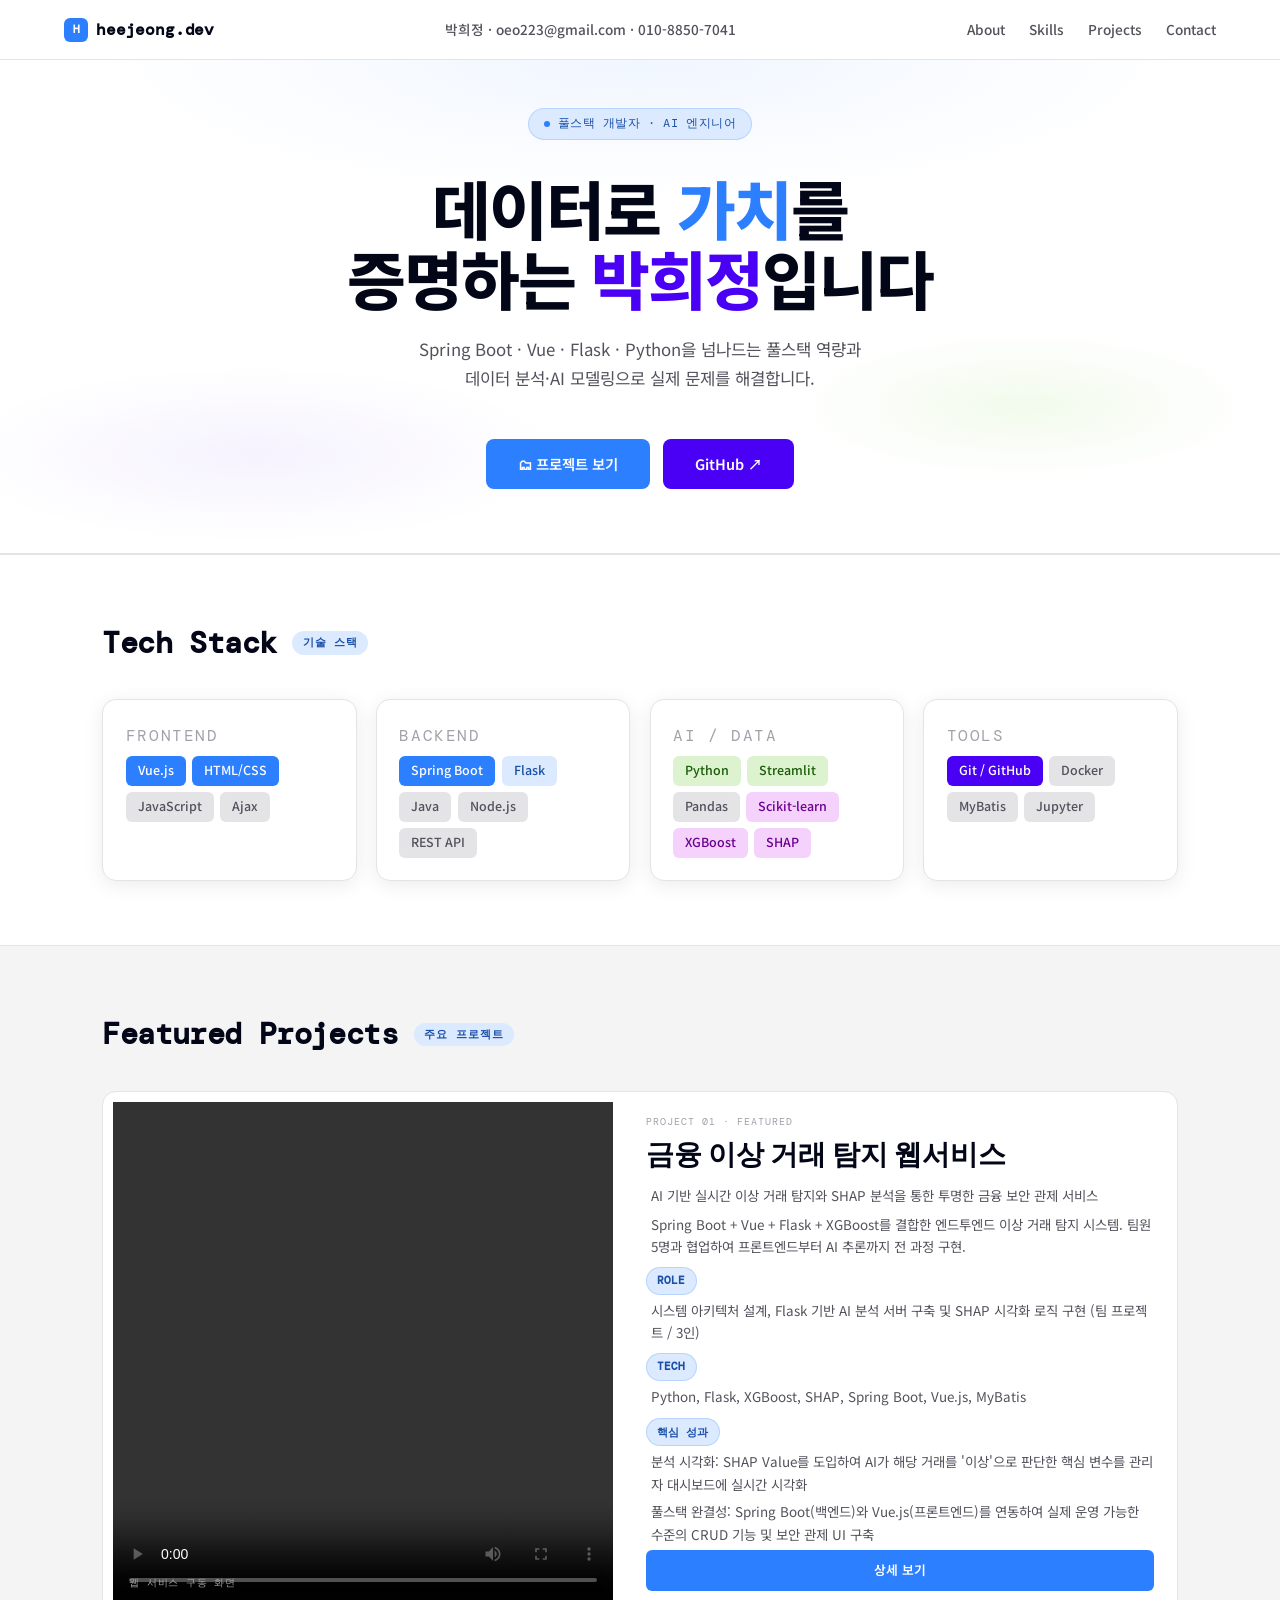
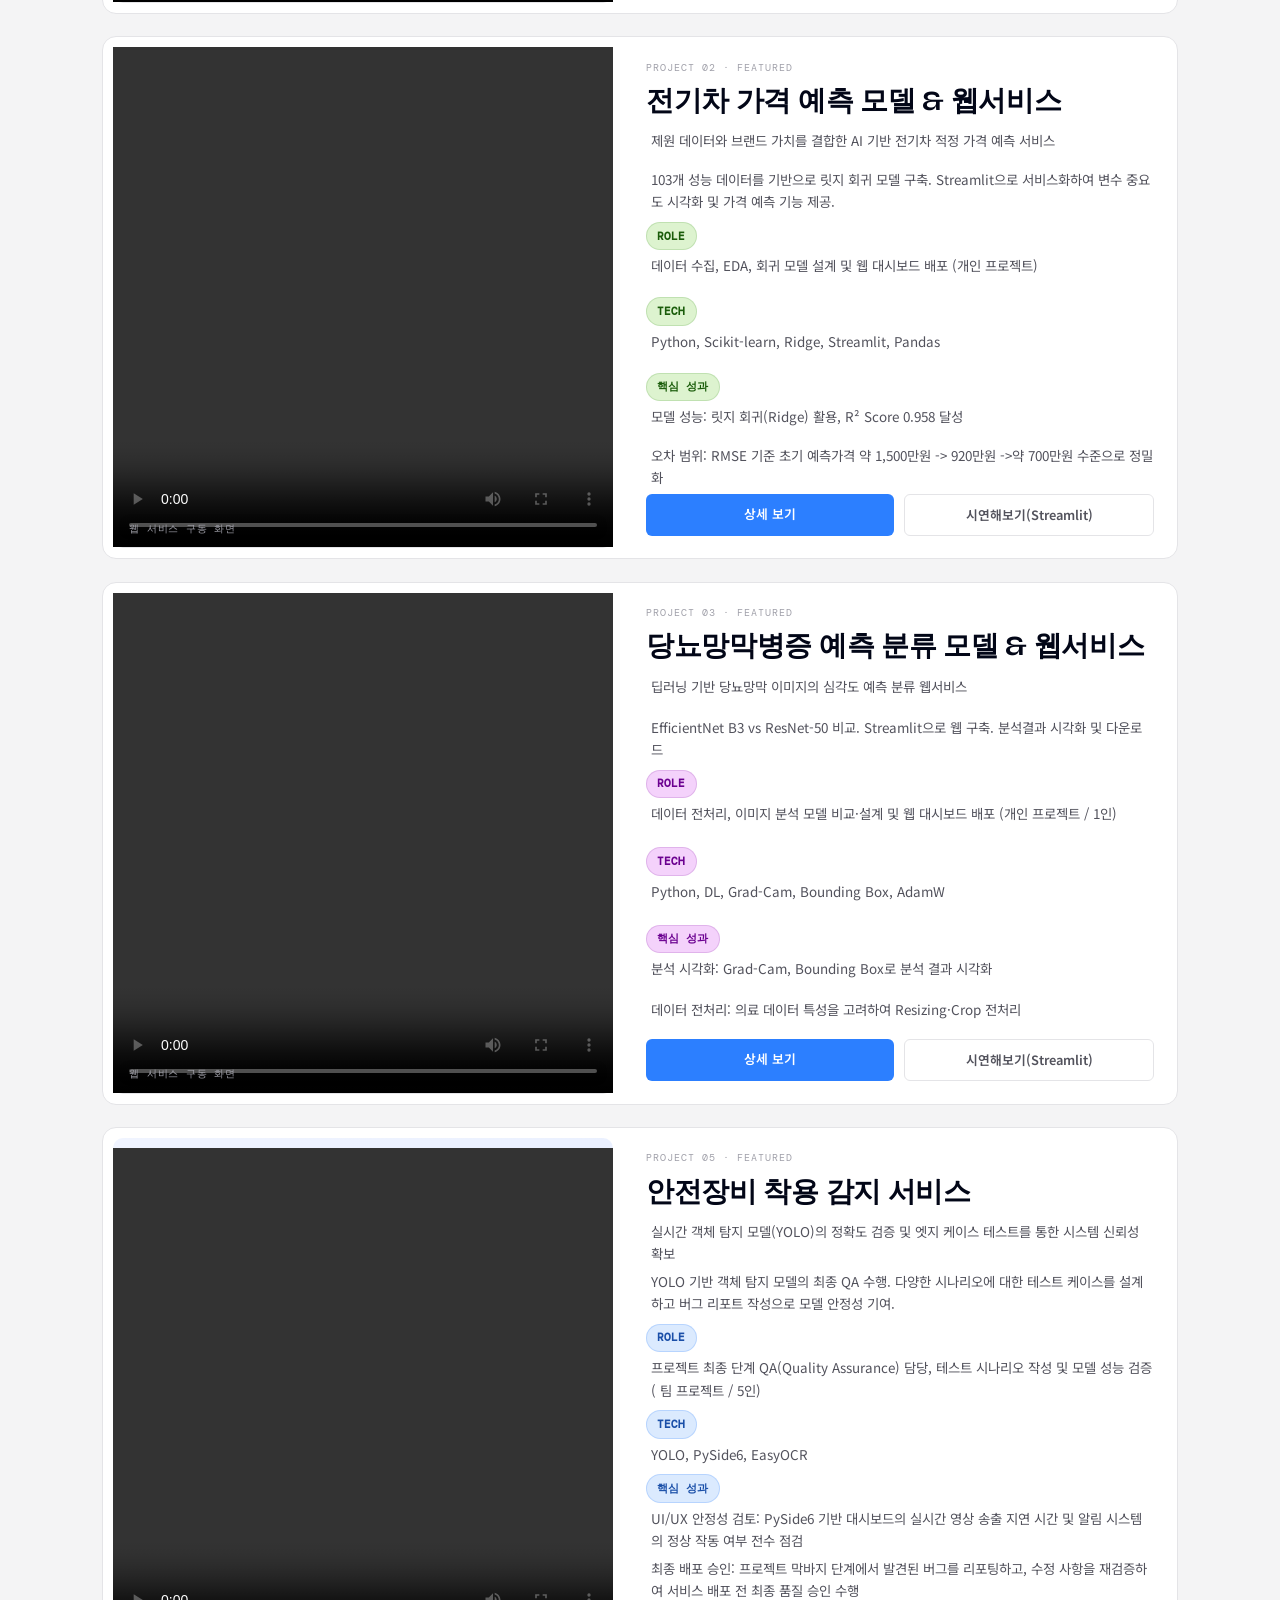
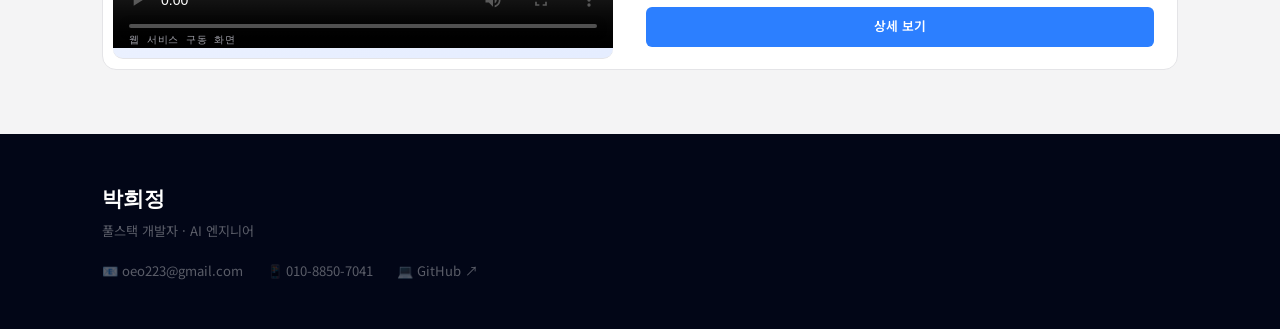
==== commit 34c6f77c: "chore: change badge css" ====
--- a/index.html
+++ b/index.html
@@ -180,9 +180,9 @@
                 <div class="card-title">안전장비 착용 감지 서비스</div>
                 <p class="card-desc">실시간 객체 탐지 모델(YOLO)의 정확도 검증 및 엣지 케이스 테스트를 통한 시스템 신뢰성 확보</p>
                 <p class="card-desc">YOLO 기반 객체 탐지 모델의 최종 QA 수행. 다양한 시나리오에 대한 테스트 케이스를 설계하고 버그 리포트 작성으로 모델 안정성 기여.</p>
-                <div class="badge-green">ROLE</div><p class="card-desc">프로젝트 최종 단계 QA(Quality Assurance) 담당, 테스트 시나리오 작성 및 모델 성능 검증 ( 팀 프로젝트 / 5인)</p>
-                <div class="badge-green">TECH</div><p class="card-desc">YOLO, PySide6, EasyOCR</p>
-                <div class="badge-green">핵심 성과</div>
+                <div class="badge-blue">ROLE</div><p class="card-desc">프로젝트 최종 단계 QA(Quality Assurance) 담당, 테스트 시나리오 작성 및 모델 성능 검증 ( 팀 프로젝트 / 5인)</p>
+                <div class="badge-blue">TECH</div><p class="card-desc">YOLO, PySide6, EasyOCR</p>
+                <div class="badge-blue">핵심 성과</div>
                 <p class="card-desc">UI/UX 안정성 검토: PySide6 기반 대시보드의 실시간 영상 송출 지연 시간 및 알림 시스템의 정상 작동 여부 전수 점검</p>
                 <p class="card-desc">최종 배포 승인: 프로젝트 막바지 단계에서 발견된 버그를 리포팅하고, 수정 사항을 재검증하여 서비스 배포 전 최종 품질 승인 수행</p>
                 <div class="card-actions"><a href="https://hee-03.github.io/ppe-guard-portfolio/" class="btn-card btn-card-brand">상세 보기</a></div>
